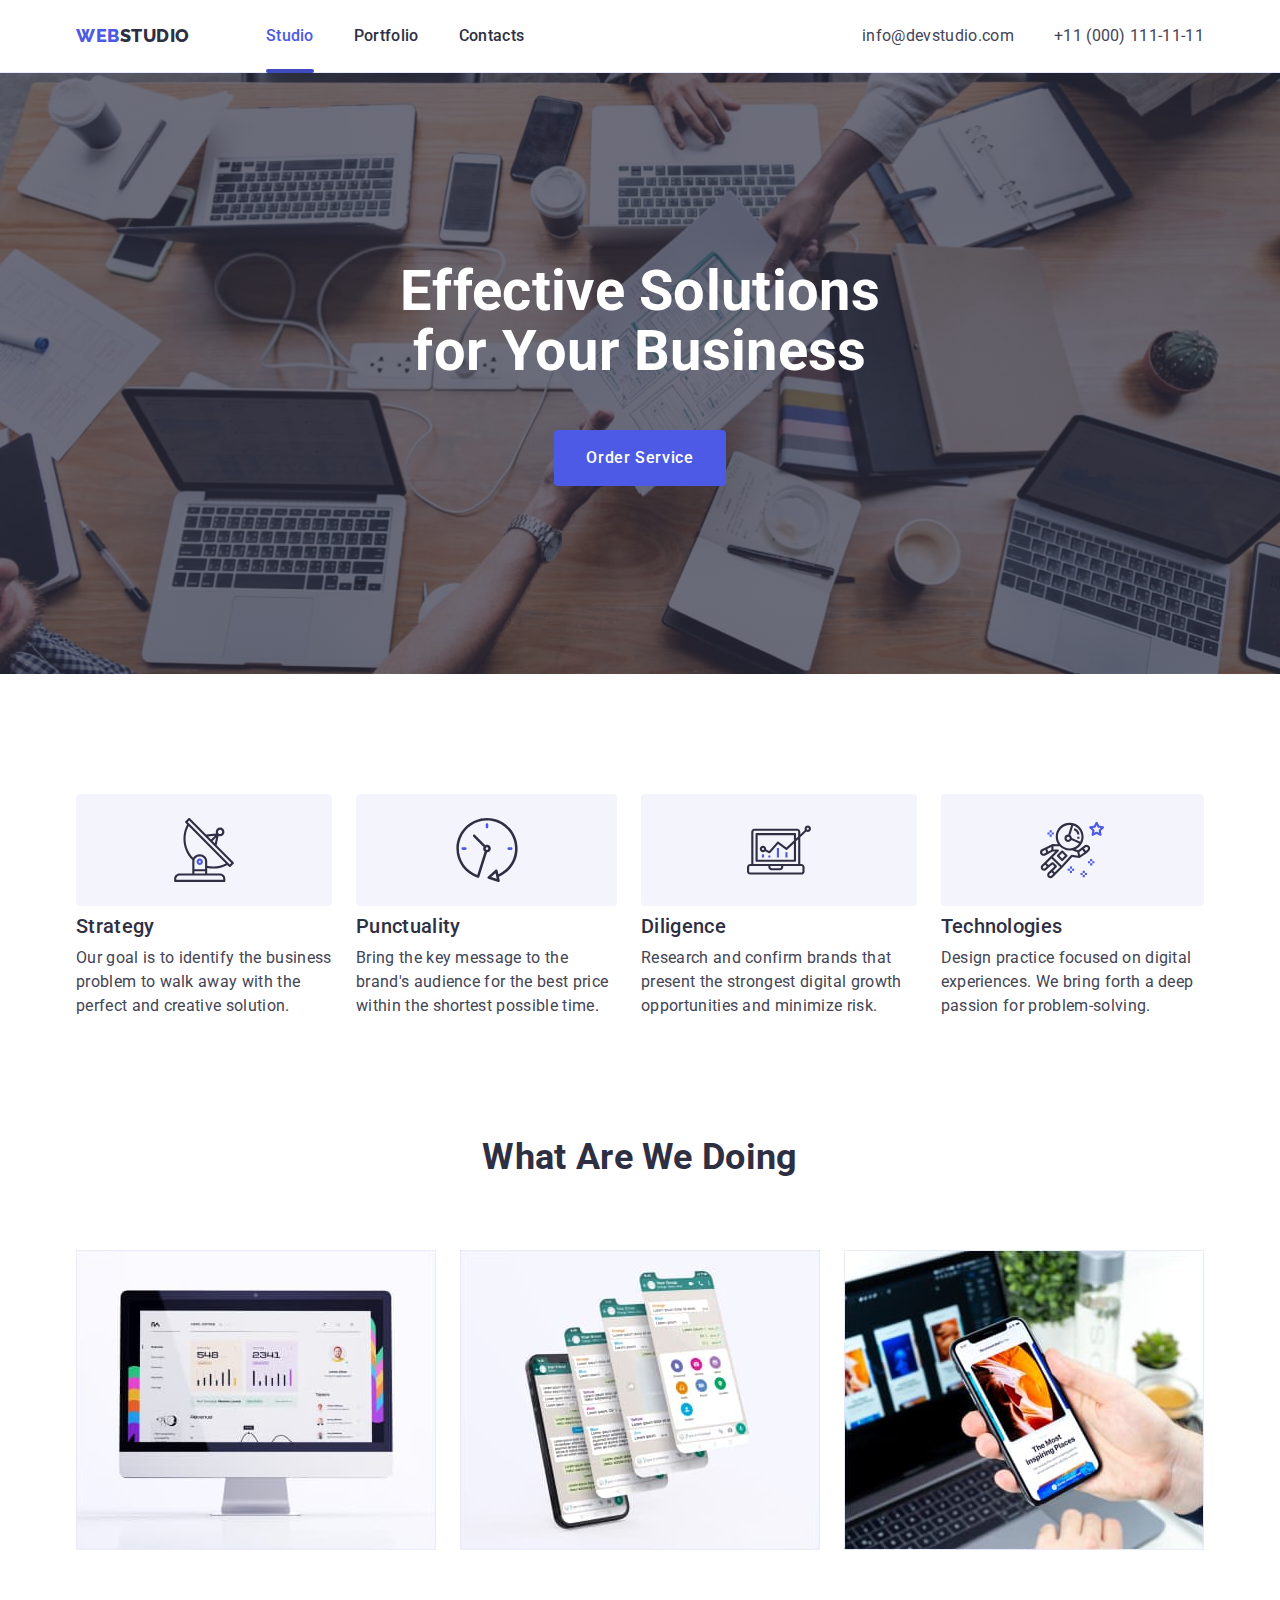
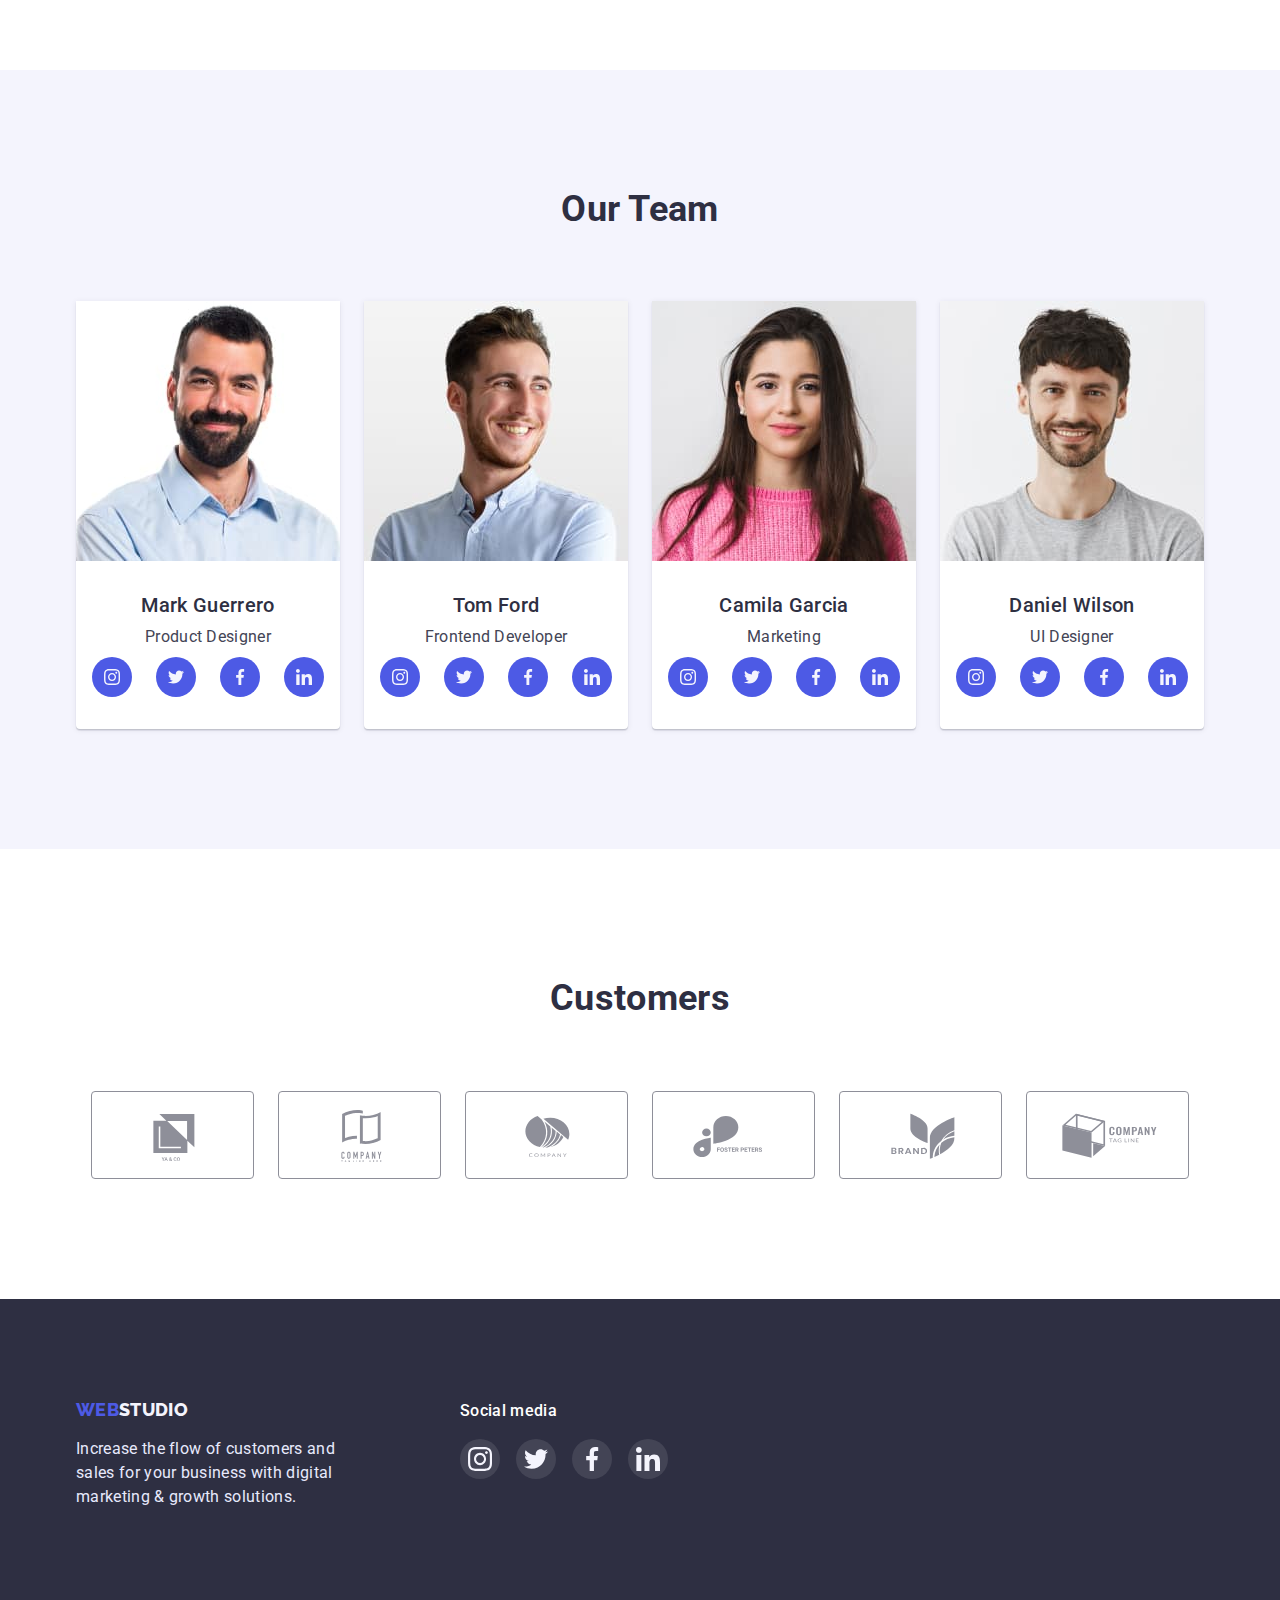
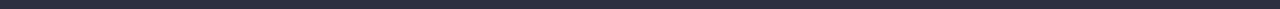
==== index.html @ a4c5fa9a "Initial commit" ====
<!DOCTYPE html>
<html lang="en">

<head>
    <meta charset="UTF-8">
    <meta http-equiv="X-UA-Compatible" content="IE=edge">
    <meta name="viewport" content="width=device-width, initial-scale=1.0">
    <title>WebStudio</title>
    <link rel="preconnect" href="https://fonts.googleapis.com">
    <link rel="preconnect" href="https://fonts.gstatic.com" crossorigin>
    <link
        href="https://fonts.googleapis.com/css2?family=Raleway:wght@800&family=Roboto:wght@400;500;700;900&display=swap"
        rel="stylesheet">
    <link rel="stylesheet"
        href="https://cdnjs.cloudflare.com/ajax/libs/modern-normalize/1.1.0/modern-normalize.min.css">
    <link rel="stylesheet" href="./css/styles.css">
</head>

<body>

    <!-- Header -->

    <header class="header">
        <div class="conteiner page-headrer-conteiner">

            <nav class="header-navigation"><a class="link header-logo" href="./index.html"><span
                        class="first-logo">Web</span><span class="second-logo">Studio</span></a>
                <ul class="list header-list">
                    <li><a class="link header-link current" href="">Studio</a></li>
                    <li><a class="link header-link" href="./portfolio.html">Portfolio</a></li>
                    <li><a class="link header-link" href="">Contacts</a></li>
                </ul>
            </nav>
            <address>
                <ul class="list contacts page-address-conteiner">
                    <li><a class="link contacts-mail" href="mailto:info@devstudio.com">info@devstudio.com</a></li>
                    <li><a class="link contacts-tel" href="tel:+110001111111">+11 (000) 111-11-11</a></li>

                </ul>
            </address>
        </div>
    </header>

    <!-- /Header -->

    <main>

        <!--  Hero -->

        <section class="hero">
            <div class="conteiner">
                <h1 class="hero-title">Effective Solutions
                    for Your Business</h1>
                <button class="hero-btn" type="button" data-modal-open>Order Service</button>

            </div>
        </section>

        <!-- /Hero -->

        <!--  Advantages -->

        <section class="section advantages-bottom">
            <div class="conteiner">
                <h2 class="section-title visually-hidden">Advantages</h2>
                <ul class="list section-list">
                    <li>
                        <div class="svg-conteiner">
                            <svg class="svg-icon" width="64px" height="64px">
                                <use href="./images/symbol-defs.svg#icon-antenna">
                                </use>
                            </svg>
                        </div>
                        <h3 class="title-list">Strategy</h3>
                        <p class="text-list">Our goal is to identify the business
                            problem to walk away with the perfect and creative solution. </p>
                    </li>
                    <li>
                        <div class="svg-conteiner">
                            <svg class="svg-icon" width="64" height="64">
                                <use href="./images/symbol-defs.svg#icon-clock">
                                </use>

                            </svg>
                        </div>
                        <h3 class="title-list">Punctuality</h3>
                        <p class="text-list">Bring the key message to the brand's audience for the best price within the
                            shortest possible
                            time.</p>
                    </li>
                    <li>
                        <div class="svg-conteiner">
                            <svg class="svg-icon" width="64" height="64">
                                <use href="./images/symbol-defs.svg#icon-diagram">
                                </use>
                            </svg>
                        </div>
                        <h3 class="title-list">Diligence</h3>
                        <p class="text-list">Research and confirm brands that present the strongest digital growth
                            opportunities and minimize
                            risk.</p>
                    </li>
                    <li>
                        <div class="svg-conteiner">
                            <svg class="svg-icon" width="64" height="64">
                                <use href="./images/symbol-defs.svg#icon-astronaut">
                                </use>
                            </svg>
                        </div>
                        <h3 class="title-list">Technologies</h3>
                        <p class="text-list">Design practice focused on digital experiences. We bring forth a deep
                            passion
                            for
                            problem-solving.</p>
                    </li>
                </ul>
            </div>
        </section>

        <!--  /Advantages -->

        <!-- Working direction -->

        <section class="section">
            <div class="conteiner">
                <h2 class="section-title">What are we doing</h2>
                <ul class="list section-list">
                    <li>
                        <img src="./images/img1.jpg" alt="computer" width="360" height="300">
                    </li>
                    <li>
                        <img src="./images/img2.jpg" alt="messenger" width="360" height="300">
                    </li>
                    <li>
                        <img src="./images/img3.jpg" alt="phone" width="360" height="300">
                    </li>
                </ul>
            </div>
        </section>

        <!-- /Working direction -->

        <!-- Our Team -->
        <section class="section team">
            <div class="conteiner">
                <h2 class="section-title">Our Team</h2>
                <ul class="list section-list">
                    <li class="bgr-color">
                        <img src="./images/img4.jpg" alt="Product Designer" width="264" height="260">
                        <div class="team-conteiner">
                            <h3 class="title-list">Mark Guerrero</h3>
                            <p class="text-list text-item">Product Designer</p>
                            <ul class="list team-list">
                                <li class="team-list-svg">
                                    <a href="" class="team-svg link">
                                        <svg class="svg-logo" width="16" height="16">
                                            <use href="./images/symbol-defs.svg#icon-instagram">
                                            </use>
                                        </svg>
                                    </a>
                                </li>
                                <li class="team-list-svg">
                                    <a href="" class="team-svg link">
                                        <svg class="svg-logo" width="16" height="16">
                                            <use href="./images/symbol-defs.svg#icon-twitter"></use>
                                        </svg>
                                    </a>
                                </li>
                                <li class="team-list-svg">
                                    <a href="" class="team-svg link">
                                        <svg class="svg-logo" width="16" height="16">
                                            <use href="./images/symbol-defs.svg#icon-facebook"></use>
                                        </svg>
                                    </a>
                                </li>
                                <li class="team-list-svg">
                                    <a href="" class="team-svg link">
                                        <svg class="svg-logo" width="16" height="16">
                                            <use href="./images/symbol-defs.svg#icon-linkedin"></use>
                                        </svg>
                                    </a>
                                </li>
                            </ul>
                        </div>
                    </li>
                    <li class="bgr-color">
                        <img src="./images/img5.jpg" alt="Frontend Developer" width="264" height="260">
                        <div class="team-conteiner">
                            <h3 class="title-list">Tom Ford</h3>
                            <p class="text-list text-item">Frontend Developer</p>
                            <ul class="list team-list">
                                <li class="team-list-svg">
                                    <a href="" class="team-svg link">
                                        <svg class="svg-logo" width="16" height="16">
                                            <use href="./images/symbol-defs.svg#icon-instagram">
                                            </use>
                                        </svg>
                                    </a>
                                </li>
                                <li class="team-list-svg">
                                    <a href="" class="team-svg link">
                                        <svg class="svg-logo" width="16" height="16">
                                            <use href="./images/symbol-defs.svg#icon-twitter"></use>
                                        </svg>
                                    </a>
                                </li>
                                <li class="team-list-svg">
                                    <a class="team-svg link">
                                        <svg class="svg-logo" width="16" height="16">
                                            <use href="./images/symbol-defs.svg#icon-facebook"></use>
                                        </svg>
                                    </a>
                                </li>
                                <li class="team-list-svg">
                                    <a href="" class="team-svg link">
                                        <svg class="svg-logo" width="16" height="16">
                                            <use href="./images/symbol-defs.svg#icon-linkedin"></use>
                                        </svg>
                                    </a>
                                </li>
                            </ul>
                        </div>
                    </li>
                    <li class="bgr-color">

                        <img src="./images/img6.jpg" alt="Marketing" width="264" height="260">
                        <div class="team-conteiner">
                            <h3 class="title-list">Camila Garcia</h3>
                            <p class="text-list text-item">Marketing</p>
                            <ul class="list team-list">
                                <li class="team-list-svg">
                                    <a href="" class="team-svg link">
                                        <svg class="svg-logo" width="16" height="16">
                                            <use href="./images/symbol-defs.svg#icon-instagram">
                                            </use>
                                        </svg>
                                    </a>
                                </li>
                                <li class="team-list-svg">
                                    <a href="" class="team-svg link">
                                        <svg class="svg-logo" width="16" height="16">
                                            <use href="./images/symbol-defs.svg#icon-twitter"></use>
                                        </svg>
                                    </a>
                                </li>
                                <li class="team-list-svg">
                                    <a href="" class="team-svg link">
                                        <svg class="svg-logo" width="16" height="16">
                                            <use href="./images/symbol-defs.svg#icon-facebook"></use>
                                        </svg>
                                    </a>
                                </li>
                                <li class="team-list-svg">
                                    <a href="" class="team-svg link">
                                        <svg class="svg-logo" width="16" height="16">
                                            <use href="./images/symbol-defs.svg#icon-linkedin"></use>
                                        </svg>
                                    </a>
                                </li>
                            </ul>
                        </div>
                    </li>
                    <li class="bgr-color">
                        <img src="./images/img7.jpg" alt="UI Designer" width="264" height="260">

                        <div class="team-conteiner">
                            <h3 class="title-list">Daniel Wilson</h3>
                            <p class="text-list text-item">UI Designer</p>
                            <ul class="list team-list">
                                <li class="team-list-svg">
                                    <a href="" class="team-svg link">
                                        <svg class="svg-logo" width="16" height="16">
                                            <use href="./images/symbol-defs.svg#icon-instagram">
                                            </use>
                                        </svg>
                                    </a>
                                </li>
                                <li class="team-list-svg">
                                    <a href="" class="team-svg link">
                                        <svg class="svg-logo" width="16" height="16">
                                            <use href="./images/symbol-defs.svg#icon-twitter"></use>
                                        </svg>
                                    </a>
                                </li>
                                <li class="team-list-svg">
                                    <a href="" class="team-svg link">
                                        <svg class="svg-logo" width="16" height="16">
                                            <use href="./images/symbol-defs.svg#icon-facebook"></use>
                                        </svg>
                                    </a>
                                </li>
                                <li class="team-list-svg">
                                    <a href="" class="team-svg link">
                                        <svg class="svg-logo" width="16" height="16">
                                            <use href="./images/symbol-defs.svg#icon-linkedin"></use>
                                        </svg>
                                    </a>
                                </li>
                            </ul>
                        </div>
                    </li>
                </ul>
            </div>
        </section>

        <!-- /Our Team -->

        <section class="customers-section">
            <div class="conteiner customers-conteiner">
                <h2 class="section-title">Customers</h2>
                <ul class="list list-customers">
                    <li class="logo-item">
                        <a href="" class="logo-customers">
                            <svg width="104" height="56">
                                <use class="logo-icon" href="./images/symbol-defs.svg#icon-Logo1"></use>
                            </svg>
                        </a>
                    </li>
                    <li class="logo-item">
                        <a href="" class="logo-customers">
                            <svg width="104" height="56">
                                <use class="logo-icon" href="./images/symbol-defs.svg#icon-Logo2"></use>
                            </svg>
                        </a>
                    </li>
                    <li class="logo-item">
                        <a href="" class="logo-customers">
                            <svg width="104" height="56">
                                <use class="logo-icon" href="./images/symbol-defs.svg#icon-Logo3"></use>
                            </svg>
                        </a>
                    </li>
                    <li class="logo-item">
                        <a href="" class="logo-customers">
                            <svg width="104" height="56">
                                <use class="logo-icon" href="./images/symbol-defs.svg#icon-Logo4"></use>
                            </svg>
                        </a>
                    </li>
                    <li class="logo-item">
                        <a href="" class="logo-customers">
                            <svg width="104" height="56">
                                <use class="logo-icon" href="./images/symbol-defs.svg#icon-Logo5"></use>
                            </svg>
                        </a>
                    </li>
                    <li class="logo-item">
                        <a href="" class="logo-customers">
                            <svg width="104" height="56">
                                <use class="logo-icon" href="./images/symbol-defs.svg#icon-Logo6"></use>
                            </svg>
                        </a>
                    </li>
                </ul>
            </div>
        </section>
    </main>

    <!-- footer -->

    <footer class="footer">
        <div class="conteiner footer-box">
            <div class="footer-conteiner">
                <a class="link footer-link" href="./index.html"><span class="first-logo">Web</span>Studio</a>
                <p class="footer-text">Increase the flow of customers and sales for your business with digital marketing
                    &
                    growth solutions.</p>
            </div>
            <div class="social-section">

                <h4 class="social-text">Social media</h4>

                <ul class="list social-list">
                    <li><a class="social-link social-item" href=""><svg width="24" height="24">
                                <use href="./images/symbol-defs.svg#icon-instagram"></use>
                            </svg></a></li>
                    <li><a class="social-link social-item" href=""><svg width="24" height="24">
                                <use href="./images/symbol-defs.svg#icon-twitter"></use>
                            </svg></a></li>
                    <li><a class="social-link social-item" href=""><svg width="24" height="24">
                                <use href="./images/symbol-defs.svg#icon-facebook"></use>
                            </svg></a></li>
                    <li><a class="social-link social-item" href=""><svg width="24" height="24">
                                <use href="./images/symbol-defs.svg#icon-linkedin"></use>
                            </svg></a></li>
                </ul>

            </div>
        </div>
    </footer>
    <!-- /footer -->

    <div class="backdrop  is-hidden" data-modal>
        <div class="modal">
            <button type="button" class="modal-close-btn" data-modal-close>
                <svg class="modal-close-svg" width="8px" height="8px">
                    <use href="./images/symbol-defs.svg#icon-modal-close"></use>
                </svg>
            </button>
        </div>
    </div>

    <script src="./js/modal.js"></script>
</body>

</html>
---- css/styles.css ----
:root {
    --primery-text-color: #434455;
    --title-text-color: #2E2F42;
    --accent-color: #4D5AE5;
    --second-accent-color: #404BBF;
    --o-transition: 250ms cubic-bezier(0.4, 0, 0.2, 1);
}

body {
    font-family: 'Roboto', sans-serif;
    font-size: 16px;
    line-height: 1.5;
    letter-spacing: 0.02em;
    background-color: #ffffff;
    color: var(--primery-text-color);
}

.conteiner {
    max-width: 1158px;
    padding: 0 15px;
    margin: 0 auto;
}

.section {
    padding-top: 120px;
    padding-bottom: 120px;

}


/* -----------------Сброс--------------- */

h1,
h2,
h3,
h4,
p,
ul {
    margin-top: 0;
    margin-bottom: 0;
}

ul {
    padding-left: 0;
}

img {
    display: block;
    max-width: 100%;
    height: auto;
}

.list {
    list-style: none;
}

.link {
    text-decoration: none;
    font-style: normal;
}



/*------------------Header------------------ */
.header {
    padding-top: 24px;
    padding-bottom: 24px;
    border-bottom: 1px solid #E7E9FC;
    box-shadow: 0px 2px 1px rgba(46, 47, 66, 0.08), 0px 1px 1px rgba(46, 47, 66, 0.16), 0px 1px 6px rgba(46, 47, 66, 0.08);
}

.page-headrer-conteiner {
    display: flex;
    align-items: center;
    justify-content: space-between;
}


.header-logo {
    text-transform: uppercase;
    font-family: 'Raleway';
    font-weight: 800;
    font-size: 18px;
    line-height: 1.3;
    letter-spacing: 0.03em;

    margin-right: 76px;
}

.header-navigation {
    color: var(--title-text-color);
    font-weight: 500;

    display: flex;
}


.header-link {
    transition: color var(--second-accent-color);
}
.second-logo {
    color: var(--title-text-color);
}

.page-address-conteiner {
    display: flex;
    align-items: center;
    gap: 40px;

}


.contacts-mail,
.contacts-tel {
    color: var(--primery-text-color);
    transition: color var(--o-transition);
}

.header-logo:hover,
.header-logo:focus,
.header-link:hover,
.header-link:focus,
.contacts-mail:hover,
.contacts-mail:focus,
.contacts-tel:hover,
.contacts-tel:focus {
    color: var(--second-accent-color);
}

.header-list {
    display: flex;
    gap: 40px;
    align-items: center;

}

.header-link {
    font-weight: 500;
    color: var(--title-text-color);
    transition: color var(--o-transition);
}



.first-logo,
.current {
    color: var(--accent-color);

}

.current {
    position: relative;

}

.current::after {
    position: absolute;
    left: 0;
    margin-top: 21px;

    content: '';
    display: block;
    width: 100%;
    height: 4px;
    background-color: var(--second-accent-color);
    border-radius: 2px;

}

/* -----------------Hero--------------- */
.hero {
    background-color: #2E2F42;
    text-align: center;
    padding-top: 188px;
    padding-bottom: 188px;
    background-image: linear-gradient(rgba(46, 47, 66, 0.7), rgba(46, 47, 66, 0.7)), url('../images/people-office.jpg');
    background-repeat: no-repeat;
    background-position: center;
    background-size: cover;
}

.hero-title {
    display: flex;
    font-weight: 700;
    font-size: 56px;
    line-height: 1.08;
    text-align: center;
    color: #ffffff;

    margin-left: auto;
    margin-right: auto;


    width: 496px;
    margin-bottom: 48px;
    padding: 188px auto 292px auto;
}

.hero-btn {
    cursor: pointer;
    font-family: inherit;
    font-size: 16px;
    line-height: 1.5;
    font-weight: 500;
    letter-spacing: 0.04em;
    background-color: var(--accent-color);
    color: #ffffff;

    border-radius: 4px;
    border: 0;

    display: block;
    margin: 0 auto;

    padding: 16px 32px;
    transition: background-color var(--o-transition);
}

.hero-btn:hover,
.hero-btn:focus,
.filter-btn:hover,
.filter-btn:focus {
    background-color: var(--second-accent-color);
}

/* --------------------Advantages ---------------------*/
.svg-conteiner {
    padding: 0;
    border: none;
    border-radius: 4px;
    margin-bottom: 8px;
    height: 112px;
    display: flex;
    align-items: center;
    justify-content: center;
    background: #F4F4FD;
}

.section-title {
    color: var(--title-text-color);
    font-weight: 700;
    font-size: 36px;
    line-height: 1.1;
    text-align: center;
    text-transform: capitalize;
    margin-bottom: 72px;
}

.advantages-bottom {
    padding-bottom: 0;
}

.section-list {
    display: flex;
    gap: 24px;
}


.visually-hidden {
    position: absolute;
    width: 1px;
    height: 1px;
    margin: -1px;
    border: 0;
    padding: 0;
    white-space: nowrap;
    clip-path: inset(100%);
    clip: rect(0 0 0 0);
    overflow: hidden;
}

.title-list {
    font-weight: 500;
    font-size: 20px;
    line-height: 1.2;
    color: var(--title-text-color);
}

.text-list {
    color: var(--primery-text-color);

}

.text-item {
    margin-bottom: 8px;
}



/*-----------------Our Team-------------------*/
.team {
    background-color: #F4F4FD;


}

.bgr-color {
    width: 264px;
    background-color: #ffffff;
    background: #FFFFFF;
    box-shadow: 0px 1px 6px rgba(46, 47, 66, 0.08), 0px 1px 1px rgba(46, 47, 66, 0.16), 0px 2px 1px rgba(46, 47, 66, 0.08);
    border-radius: 0px 0px 4px 4px;

}

.team-conteiner {
    text-align: center;
    padding: 32px 0;

}

.title-list {
    margin-bottom: 8px;
}

.team-list {
    display: flex;
    flex-direction: row;
    justify-content: center;
    align-items: center;
    padding: 0px;

    gap: 24px;

}


.team-svg:hover {
    background-color: var(--second-accent-color);
}

.team-svg {
    border-radius: 50%;
    background-color: var(--accent-color);


    display: flex;
    align-items: center;
    justify-content: center;

    width: 40px;
    height: 40px;
    transition: background-color var(--o-transition);
}

.customers-section {
    padding-top: 130px;
    padding-bottom: 120px;
}

.customers-conteiner {
    width: 1128px;
    height: 200px;
}

.list-customers {
    display: flex;
    flex-direction: row;
    padding: 0px;
    gap: 24px;
}

.logo-item {
    width: 168px;
    height: 88px;
}

.logo-customers {
    display: flex;
    justify-content: center;
    align-items: center;
    width: 100%;
    height: 100%;
    color: #8E8F99;

    border: 1px solid #8E8F99;
    border-radius: 4px;
    transition: color var(--o-transition),
        border-color var(--o-transition);
}

.logo-customers:hover,
.logo-customers:focus {
    border-color: var(--second-accent-color);
    color: var(--second-accent-color);

}



.logo-icon {
    fill: currentColor;
}

/* ---------------footer---------------- */

.footer {
    /* display: flex; */
    background-color: #2E2F42;
    padding-top: 100px;
    padding-bottom: 100px;

}

.footer-box {
    display: flex;
}


.footer-conteiner {
    padding: 0;
    margin: 0;
    margin-right: 120px;

}


.footer-link {
    font-family: 'Raleway';
    font-weight: 800;
    font-size: 18px;
    line-height: 1.16;
    color: #F4F4FD;
    text-transform: uppercase;
    margin-bottom: 16px;
    display: inline-block;

}

.footer-text {
    color: #E7E9FC;
    width: 264px;
}



.social-text {
    font-weight: 500;
    line-height: 24px;
    line-height: 1.5;
    color: #FFFFFF;
    margin-bottom: 16px;
}


.social-list {
    display: flex;
    padding: 0px;
    gap: 16px;


}

.social-item {
    border-radius: 50%;
    background: rgba(255, 255, 255, 0.1);
}

.social-link {
    display: flex;
    align-items: center;
    justify-content: center;

    width: 40px;
    height: 40px;
    transition: background var(--o-transition);
}


.social-item:hover {
    background: #31D0AA;
}

/* ----------------Navigation filter----------------- */

.section-portfolio {
    padding-top: 96px;
    padding-bottom: 120px;
}

.filter-list {
    display: flex;
    margin-bottom: 72px;
    justify-content: center;
    gap: 24px;


}


.filter-btn {
    cursor: pointer;
    font-weight: 500;
    font-size: 16px;
    line-height: 1.5;
    display: flex;
    align-items: center;
    text-align: center;
    letter-spacing: 0.04em;
    color: var(--accent-color);
    background: #F4F4FD;
    padding: 12px 24px;



    border: 1px solid #E7E9FC;
    border-radius: 4px;

    transition: color var(--o-transition),
        background-color var(--o-transition),
        border-color var(--o-transition),
        box-shadow var(--o-transition);

}

.filter-btn:hover,
.filter-btn:focus {
    color: #ffffff;
    background-color: var(--second-accent-color);


    border-color: var(--second-accent-color);
    box-shadow: 0px 3px 1px rgba(0, 0, 0, 0.1), 0px 2px 1px rgba(0, 0, 0, 0.08), 0px 2px 2px rgba(0, 0, 0, 0.12);
}

/* -------------Card-Wrapper------------- */

.cards-wrapper {
    display: flex;
    flex-wrap: wrap;
    gap: 48px;
    column-gap: 24px;
}

.link-wrapper-overley {
    position: relative;
    overflow: hidden;
}

.overley {
    position: absolute;
    left: 0;
    top: 0;
    width: 100%;
    height: 100%;
    transform: translate(0, 100%);
    transition: transform 250ms cubic-bezier(0.4, 0, 0.2, 1);
    font-weight: 400;
    color: #F4F4FD;
    background-color: var(--second-accent-color);

    padding: 40px 32px 164px;
}


.link-wrapper {
    display: block;
    transition: box-shadow var(--o-transition);

}

.link-wrapper:hover .overley,
.link-wrapper:focus .overley {
    transform: translate(0, 0);
}


.link-wrapper:hover,
.link-wrapper:focus {
    box-shadow: 0px 1px 6px rgba(46, 47, 66, 0.08), 0px 1px 1px rgba(46, 47, 66, 0.16), 0px 2px 1px rgba(46, 47, 66, 0.08);

}


.border {
    background: #FFFFFF;
    border: 1px solid #E7E9FC;
    border-top: 0;
    padding: 32px 16px;

}

/* ------------------------modal------------------------ */
.backdrop {
    position: fixed;
    top: 0;
    left: 0;
    z-index: 100;
    width: 100%;
    height: 100%;
    background-color: rgba(46, 47, 66, 0.4);

    transition: opacity var(--o-transition),
        visibility var(--o-transition);
}

.modal {
    position: absolute;

    left: 50%;
    top: 50%;
    transform: translate(-50%, -50%);
    width: 408px;
    height: 576px;

    background: #FCFCFC;
    box-shadow: 0px 1px 1px rgba(0, 0, 0, 0.14), 0px 1px 3px rgba(0, 0, 0, 0.12), 0px 2px 1px rgba(0, 0, 0, 0.2);
    border-radius: 4px;
}

.modal-close-btn {
    position: absolute;
    top: 24px;
    right: 24px;
    display: flex;
    justify-content: center;
    align-items: center;
    width: 24px;
    height: 24px;
    border-radius: 50%;
    background-color: transparent;
    background: #E7E9FC;
    color: var(--title-text-color);
    border: 1px solid rgba(0, 0, 0, 0.1);
    padding: 0;

    transition: fill var(--o-transition),
        background var(--o-transition);
}

.modal-close-btn:hover,
.modal-close-btn:focus {

    fill: #FFFFFF;
    background: var(--second-accent-color);

}

.backdrop.is-hidden {
    opacity: 0;
    visibility: hidden;
    pointer-events: none;
}
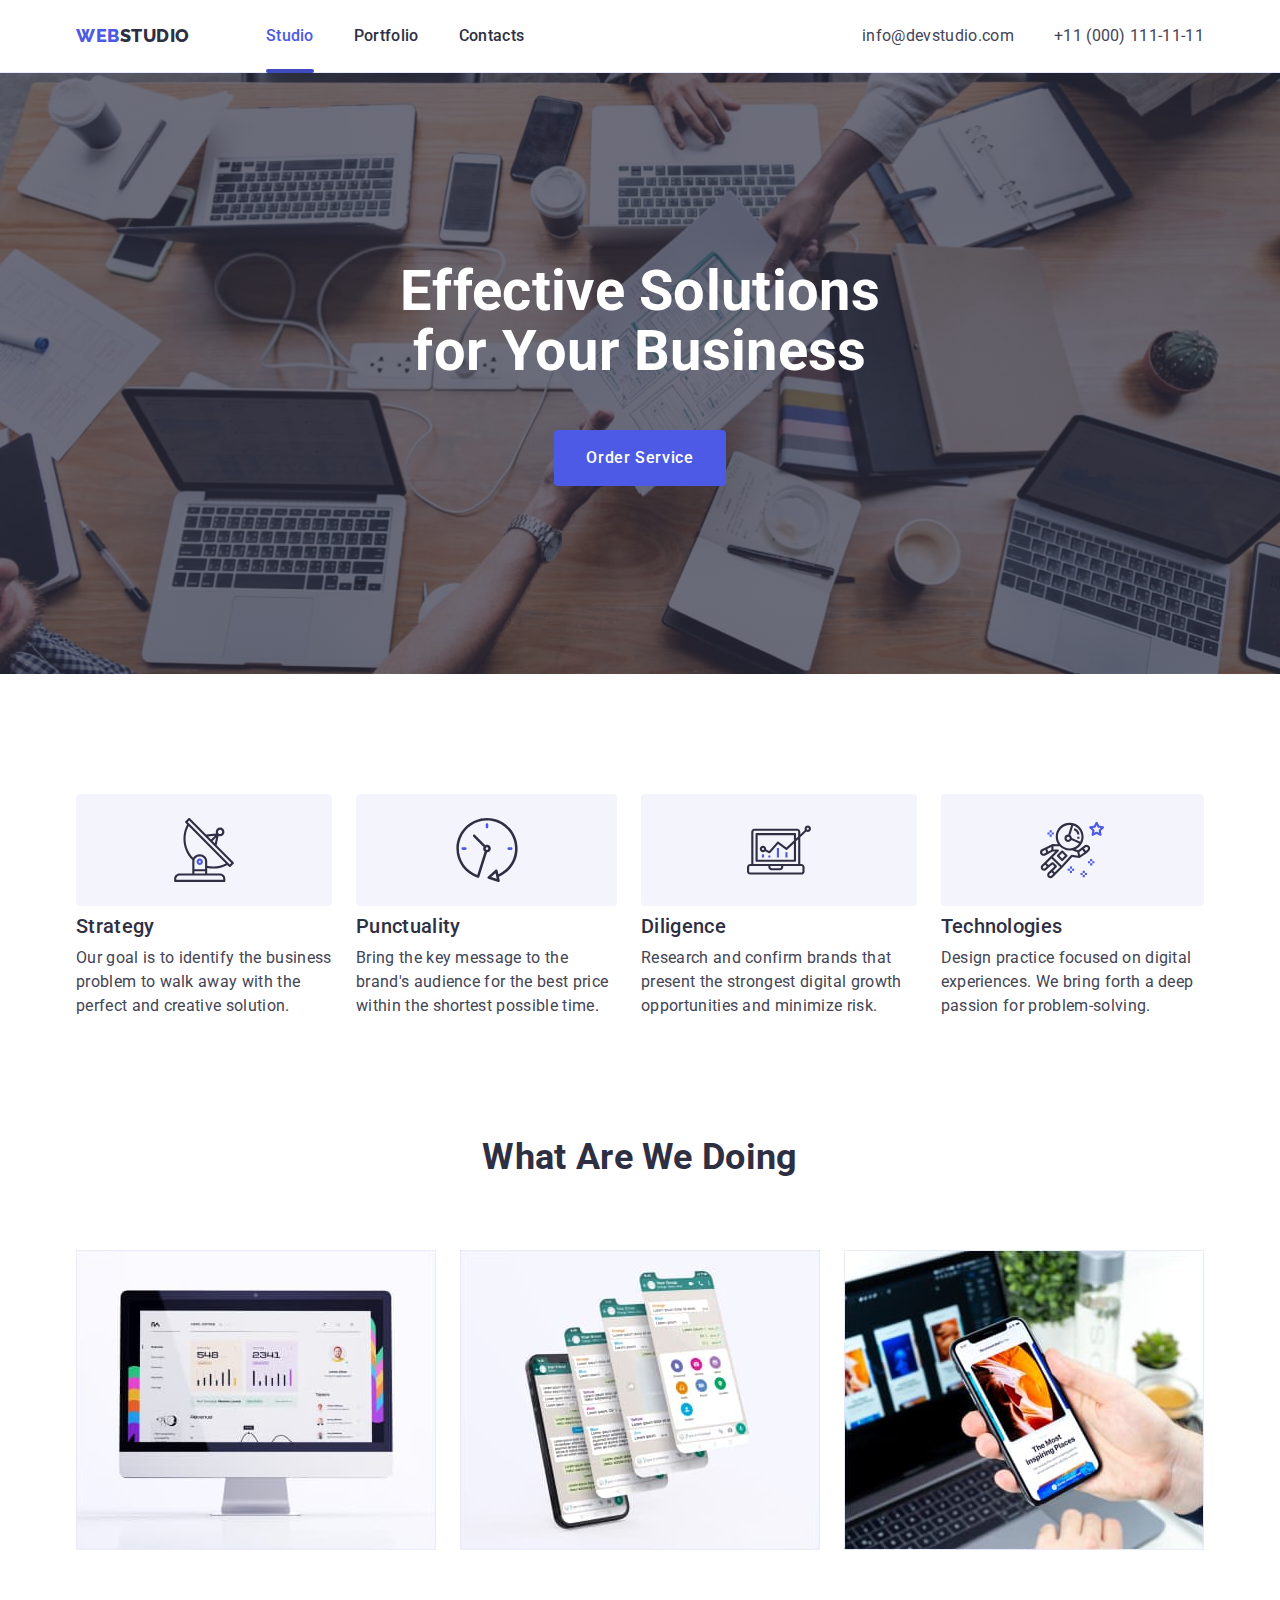
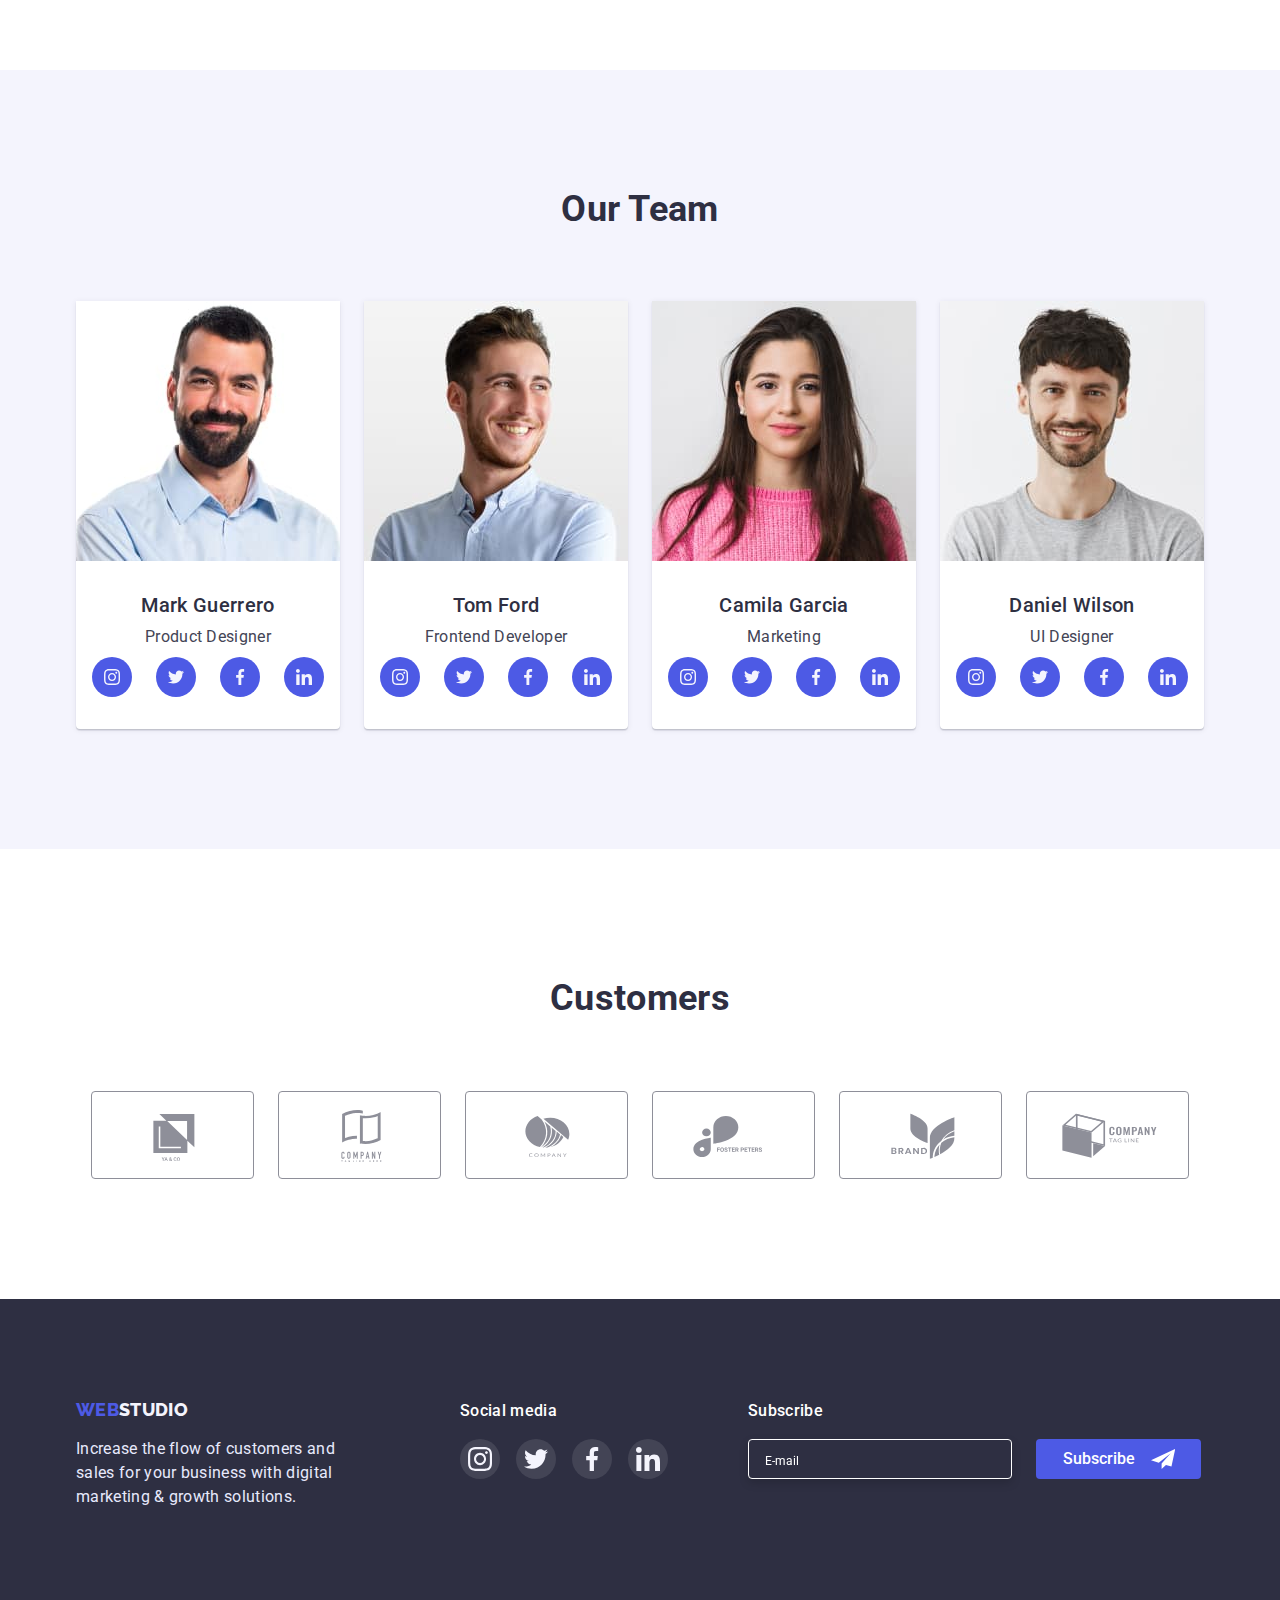
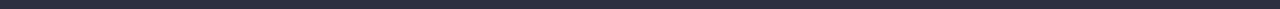
==== commit bccd2ddd: "Part HW-6" ====
--- a/index.html
+++ b/index.html
@@ -386,10 +386,28 @@
                 </ul>
 
             </div>
+
+            <div class="form-conteiner">
+                <form>
+                    <h4 class="social-text">Subscribe</h4>
+
+                    <div class="form-list">
+                        <input class="form-input" type="email" name="email" placeholder="E-mail" aria-label="Email" />
+
+                        <button class="form-btn" type="submit">Subscribe
+                            <svg width="24" height="24">
+                                <use href="./images/symbol-defs.svg#icon-plane"></use>
+                            </svg>
+                        </button>
+                    </div>
+
+                </form>
+            </div>
         </div>
     </footer>
     <!-- /footer -->
 
+    <!-- modal -->
     <div class="backdrop  is-hidden" data-modal>
         <div class="modal">
             <button type="button" class="modal-close-btn" data-modal-close>
@@ -397,9 +415,34 @@
                     <use href="./images/symbol-defs.svg#icon-modal-close"></use>
                 </svg>
             </button>
+
+            <form class="form" action="">
+                <h4 class="form-text">Leave your contacts and we will call you back</h4>
+                <div class="form-field"><label for="name">Name</label>
+                    <input type="text" name="name" id="name">
+                </div>
+
+                <div class="form-field"><label for="phone">Phone</label>
+                    <input type="tel" name="phone" id="phone">
+                </div>
+
+                <div class="form-field"><label for="mail">Email</label>
+                    <input type="email" name="mail" id="mail">
+                </div>
+
+                <div class="comment"><label for="comment">Comment</label>
+                    <textarea name="comment" id="comment" placeholder="Text input" cols="30" rows="10"></textarea>
+                </div>
+
+                <div class=""><input type="checkbox" name="policy" id="policy">
+                    <label for="policy">I accept the terms and conditions of the Privacy Policy</label>
+                </div>
+                <button type="submit">Send</button>
+            </form>
+
         </div>
     </div>
-
+    <!-- /modal -->
     <script src="./js/modal.js"></script>
 </body>
 
--- a/css/styles.css
+++ b/css/styles.css
@@ -98,6 +98,7 @@
 .header-link {
     transition: color var(--second-accent-color);
 }
+
 .second-logo {
     color: var(--title-text-color);
 }
@@ -395,8 +396,8 @@
 /* ---------------footer---------------- */
 
 .footer {
-    /* display: flex; */
-    background-color: #2E2F42;
+
+    background-color: var(--title-text-color);
     padding-top: 100px;
     padding-bottom: 100px;
 
@@ -469,6 +470,53 @@
 
 .social-item:hover {
     background: #31D0AA;
+}
+
+.form-conteiner {
+
+    margin-left: 80px;
+    width: 453px;
+}
+
+.form-list {
+    display: flex;
+
+}
+
+.form-input {
+    width: 264px;
+    height: 40px;
+    padding: 8px 16px;
+    color: #FFFFFF;
+    background-color: var(--title-text-color);
+    border: 1px solid #FFFFFF;
+    filter: drop-shadow(0px 4px 4px rgba(0, 0, 0, 0.15));
+    border-radius: 4px;
+    margin-right: 24px;
+}
+.form-input::placeholder{
+    font-size: 12px;
+    font-weight: 400;
+    color: #FFFFFF; 
+}
+
+.form-btn {
+    cursor: pointer;
+    display: flex;
+    width: 165px;
+    height: 40px;
+
+    justify-content: center;
+    align-items: center;
+    padding: 8px 24px;
+    gap: 16px;
+
+
+    font-weight: 500;
+    color: #FFFFFF;
+    background: var(--accent-color);
+    border: 0;
+    border-radius: 4px;
 }
 
 /* ----------------Navigation filter----------------- */
@@ -640,4 +688,44 @@
     opacity: 0;
     visibility: hidden;
     pointer-events: none;
+}
+
+.form {
+    width: 360px;
+    margin-left: auto;
+    margin-right: auto;
+}
+
+.form-text {
+    color: var(--title-text-color);
+    font-weight: 500;
+    margin-top: 72px;
+    margin-bottom: 16px;
+}
+
+.form-field {
+    display: flex;
+    flex-direction: column;
+
+    margin-bottom: 8px;
+}
+
+.form-field label {
+    margin-bottom: 4px;
+}
+
+.form-field input {
+    margin: 0;
+    padding: 8px 16px;
+    border: 1px solid #2E2F42;
+    border-radius: 4px;
+}
+
+
+.comment textarea {
+    width: 100%;
+    height: 120px;
+    padding: 8px 16px;
+    border: 1px solid #2E2F42;
+    border-radius: 4px;
 }